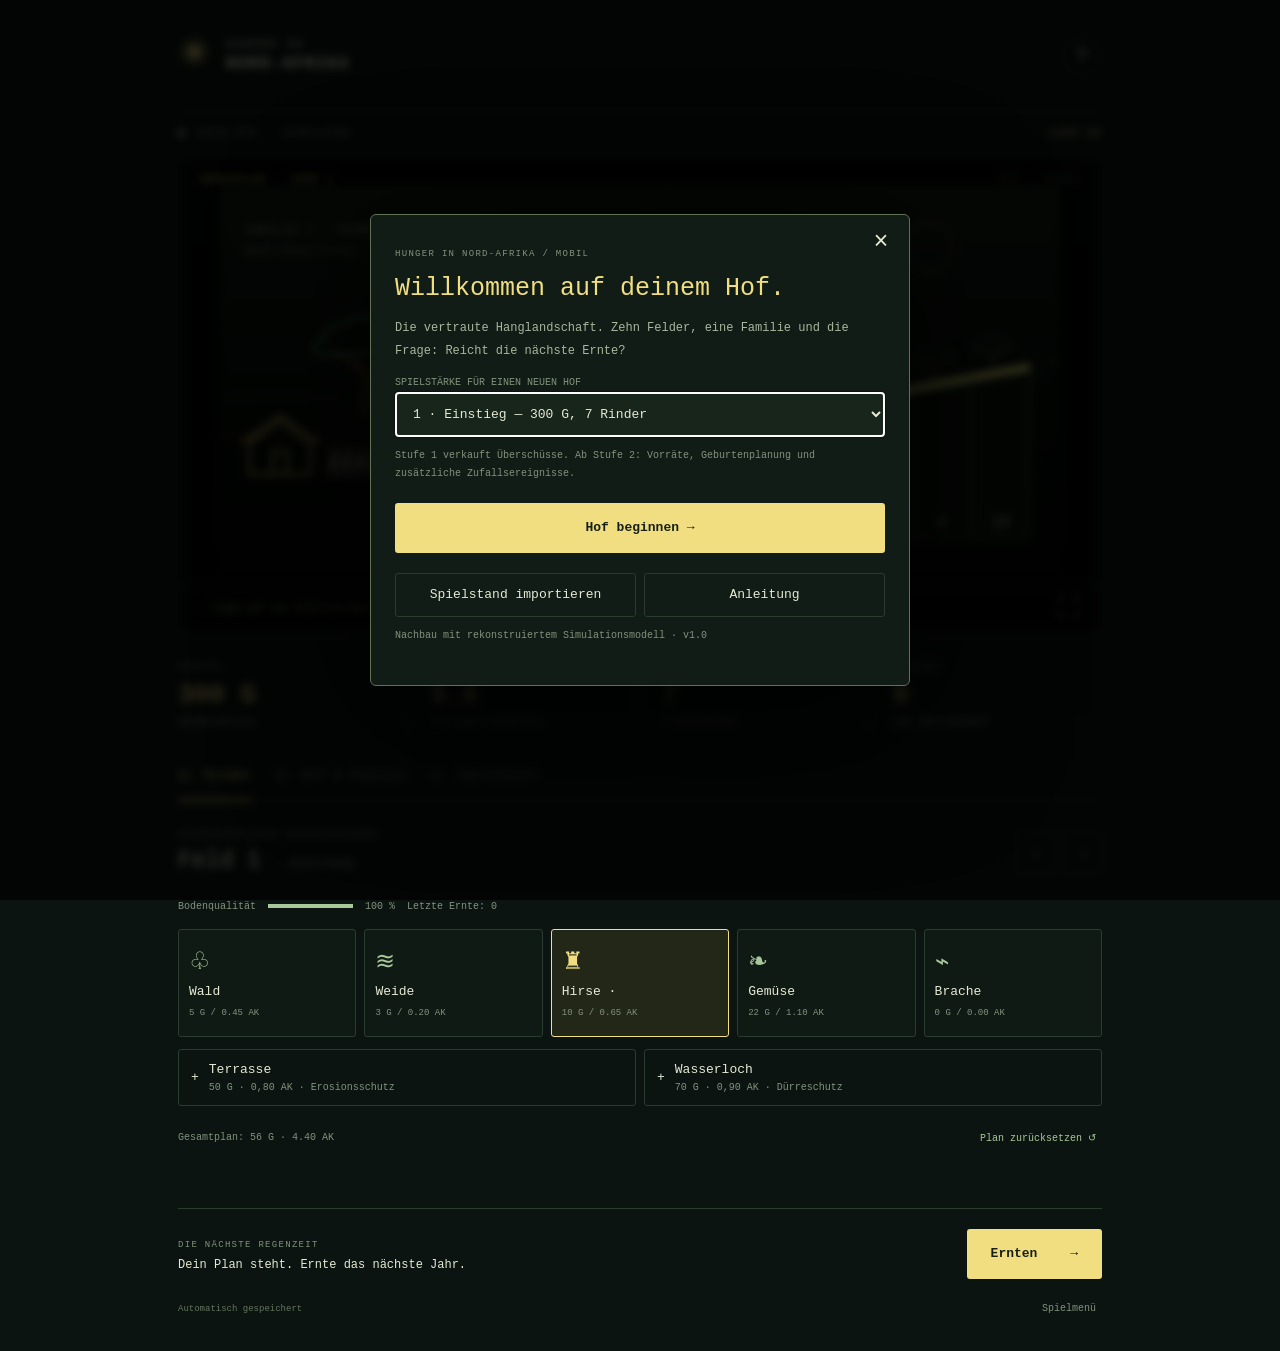
==== index.html @ d82b2d17 "Publish mobile farming game with offline support and simulation tests" ====
<!doctype html><html lang="de"><head><meta charset="utf-8"><meta name="viewport" content="width=device-width,initial-scale=1,viewport-fit=cover"><meta name="theme-color" content="#0b1411"><meta name="apple-mobile-web-app-capable" content="yes"><meta name="apple-mobile-web-app-title" content="Nord-Afrika"><link rel="manifest" href="manifest.webmanifest"><link rel="icon" href="icon.svg"><link rel="apple-touch-icon" href="icon-180.png"><title>Hunger in Nord-Afrika · Mobil</title><link rel="stylesheet" href="style.css"></head><body>
<div class="app"><header><a href="#" id="brand" aria-label="Spielinfo"><span class="brandmark">✳</span><span>HUNGER IN<br><strong>NORD-AFRIKA</strong></span></a><button class="iconbtn" id="help" aria-label="Anleitung">?</button></header>
<div class="topline"><span><i class="dot"></i> DEIN HOF · SAHELZONE</span><span id="year">JAHR 00</span></div>
<main><section class="landscape"><div class="scenehead"><span id="season">VOR DER REGENZEIT</span><span class="live">EGA / MOBIL</span></div><svg id="scene" viewBox="0 0 800 380" role="img" aria-label="Hof mit Familie, Tieren und zehn auswählbaren Feldern"></svg><div class="scenefoot"><span>↑ Tippe auf ein Feld zum Bewirtschaften</span><button id="full" aria-label="Vollbild">⛶</button></div></section>
<section class="metrics" aria-label="Hofübersicht"><div><small>KAPITAL</small><b id="money"></b><span>Geldeinheiten</span></div><div><small>ARBEITSKRAFT</small><b id="work"></b><span id="workleft"></span></div><div><small id="herdlabel">RINDER</small><b id="herd"></b><span id="pasture"></span></div><div><small>NAHRUNG</small><b id="stock"></b><span id="need"></span></div></section>
<nav aria-label="Bereiche"><button data-tab="fields" class="active">01 <span>Felder</span></button><button data-tab="farm">02 <span>Hof & Familie</span></button><button data-tab="history">03 <span>Jahresbuch</span></button></nav>
<section id="fields" class="tab"><div class="sectiontitle"><div><small>FELDSPEZIFISCHE ENTSCHEIDUNGEN</small><h1 id="fieldtitle">Feld 1 <span>· Unterhang</span></h1></div><div class="arrows"><button id="prev" aria-label="Vorheriges Feld">←</button><button id="next" aria-label="Nächstes Feld">→</button></div></div><div id="fieldinfo"></div><div id="crops" class="cropgrid"></div><div id="improvements" class="improvements"></div><div class="planline"><span id="plantotal"></span><button id="resetplan">Plan zurücksetzen ↺</button></div><p id="warning" role="status"></p></section>
<section id="farm" class="tab" hidden><div class="sectiontitle"><div><small>ALLGEMEINE ENTSCHEIDUNGEN</small><h1>Hof & Familie</h1></div></div><div id="family"></div><div id="market"></div></section>
<section id="history" class="tab" hidden><div class="sectiontitle"><div><small>WETTER, ERTRAG UND ENTWICKLUNG</small><h1>Dein Jahresbuch</h1></div></div><div id="historycontent"></div></section>
</main><footer><div><small id="footerlabel">DIE NÄCHSTE REGENZEIT</small><strong id="footertext">Dein Plan steht.</strong></div><button id="harvest" class="primary">Ernten <span>→</span></button></footer><div class="bottom"><span id="savestatus">Automatisch gespeichert</span><button id="menu">Spielmenü</button></div></div>
<dialog id="dialog"><div id="dialogbody"></div><button class="close" id="close" aria-label="Schließen">×</button></dialog><div id="toast" role="status"></div><script src="engine.js"></script><script src="app.js"></script></body></html>
---- style.css ----
:root{color-scheme:dark;--bg:#0b1411;--panel:#111e18;--line:#2a3c30;--green:#a9c89a;--muted:#83927d;--yellow:#f0de81;--ink:#e5e9d5}*{box-sizing:border-box}body{margin:0;background:var(--bg);color:var(--ink);font-family:ui-monospace,SFMono-Regular,Consolas,monospace;font-size:13px}button,a{-webkit-tap-highlight-color:transparent}button{font:inherit;color:inherit;cursor:pointer;border:1px solid var(--line);background:transparent;min-height:44px;border-radius:3px;touch-action:manipulation}button:focus-visible,a:focus-visible{outline:2px solid var(--yellow);outline-offset:3px}button:disabled{opacity:.35;cursor:not-allowed}a{color:inherit;text-decoration:none}.app{max-width:980px;margin:auto;padding:0 28px}header{display:flex;align-items:center;justify-content:space-between;padding:28px 0 25px}#brand{display:flex;gap:13px;align-items:center;font-size:11px;line-height:1.45;letter-spacing:2px}#brand strong{font-size:16px;letter-spacing:1.7px}.brandmark{font-size:39px;color:var(--yellow)}.iconbtn{width:40px;min-height:40px;border-radius:50%;font-size:18px}.topline{border-top:1px solid var(--line);display:flex;justify-content:space-between;padding:17px 0;font-size:10px;letter-spacing:1.7px;color:var(--muted)}#year{color:var(--yellow)}.dot{display:inline-block;width:6px;height:6px;border-radius:50%;background:var(--green);margin-right:6px}.landscape{border:1px solid #34432b;background:#030704;position:relative;overflow:hidden}.landscape:after{content:'';position:absolute;inset:0;pointer-events:none;background:repeating-linear-gradient(transparent 0px,transparent 3px,#0002 4px);opacity:.5}.scenehead{display:flex;justify-content:space-between;padding:17px 20px 0;font-size:10px;letter-spacing:1.5px;color:var(--yellow)}.live{color:#54634a}#scene{display:block;width:100%;height:auto;max-height:400px}#scene [data-field]{cursor:pointer}.scenefoot{padding:8px 14px 8px 20px;display:flex;align-items:center;justify-content:space-between;color:#93a77c;font-size:10px;border-top:1px solid #233120}.scenefoot button{border:0;min-height:30px;font-size:24px;z-index:1}.metrics{display:grid;grid-template-columns:repeat(4,1fr);padding:25px 0}.metrics>div{padding-left:22px;border-right:1px solid var(--line)}.metrics>div:first-child{padding:0}.metrics>div:last-child{border:0}small{font-size:9px;letter-spacing:1.3px;color:var(--muted)}.metrics b{display:block;font-size:26px;font-weight:400;margin:7px 0;color:var(--yellow)}.metrics span{display:block;font-size:10px;color:var(--muted)}nav{display:flex;gap:22px;border-bottom:1px solid var(--line)}nav button{border:0;border-radius:0;color:#70816b;padding:16px 0;font-size:10px;letter-spacing:1px}nav button span{font-size:12px;margin-left:5px}nav button.active{color:var(--yellow);box-shadow:0 2px var(--yellow)}.tab{padding:26px 0 10px;min-height:300px}.sectiontitle{display:flex;justify-content:space-between;align-items:center;margin-bottom:20px}h1{font-size:23px;font-weight:400;margin:7px 0}h1 span{font-size:12px;color:var(--muted)}.arrows{display:flex;gap:6px}.arrows button{width:40px}.soilrow{display:flex;align-items:center;gap:12px;font-size:10px;color:var(--muted);margin-bottom:17px}.soilbar{height:4px;width:85px;background:#283226}.soilbar i{display:block;height:100%;background:var(--green)}.cropgrid{display:grid;grid-template-columns:repeat(5,1fr);gap:8px}.crop{min-height:108px;padding:12px 10px;text-align:left;background:#101a14}.crop.selected{border-color:var(--yellow);background:#232718}.crop .glyph{font-size:24px;display:block;height:32px;color:var(--green)}.crop.selected .glyph{color:var(--yellow)}.crop b{display:block;font-weight:400;margin:5px 0}.crop small{font-size:9px;letter-spacing:0}.improvements{display:grid;grid-template-columns:1fr 1fr;gap:8px;margin-top:12px}.improvements button{padding:12px;text-align:left;display:flex;gap:10px;align-items:center}.improvements small{display:block;letter-spacing:0;font-size:10px;margin-top:5px}.improvements .checked{border-color:#779668;color:var(--green)}.planline{display:flex;justify-content:space-between;align-items:center;color:var(--muted);font-size:10px;margin-top:10px}.planline button{border:0;color:var(--green);font-size:10px}#warning{color:#eda589;font-size:11px;min-height:16px}footer{border-top:1px solid var(--line);padding:20px 0 8px;display:flex;justify-content:space-between;align-items:center;gap:10px}footer strong{display:block;font-weight:400;margin-top:7px;font-size:12px}.primary{background:var(--yellow);color:#172016;border:0;padding:0 24px;font-weight:bold;min-height:50px;font-size:13px}.primary span{margin-left:25px}.bottom{display:flex;justify-content:space-between;align-items:center;font-size:9px;color:#66755f;padding-bottom:max(20px,env(safe-area-inset-bottom))}.bottom button{border:0;font-size:10px;color:var(--muted)}.card{border:1px solid var(--line);padding:16px;margin-bottom:12px;background:#101a14}.card h2{font-size:15px;font-weight:400;margin:0 0 10px}.card p{color:var(--muted);line-height:1.8;font-size:12px}.trade{display:flex;justify-content:space-between;gap:10px;align-items:center;border-top:1px solid var(--line);padding:14px 0}.trade:first-child{border:0}.trade small{display:block;letter-spacing:0;font-size:10px;margin-top:5px}.trade button{min-width:44px;padding:0 10px}.controls{display:flex;gap:6px;align-items:center}.people{display:flex;gap:12px;flex-wrap:wrap;margin:18px 0;color:var(--green)}.people div{text-align:center}.people svg{width:30px;height:45px;display:block}.people small{letter-spacing:0}.tag{color:var(--yellow)}.empty{text-align:center;padding:30px 0;color:var(--muted);line-height:1.8}dialog{color:var(--ink);background:#101c15;border:1px solid #617153;border-radius:6px;max-width:540px;width:calc(100% - 28px);max-height:88dvh;padding:30px 24px;box-shadow:0 30px 150px #000;position:fixed}dialog::backdrop{background:#000b;backdrop-filter:blur(4px)}dialog h2{font-size:25px;font-weight:400;color:var(--yellow);margin:14px 0}dialog h3{font-size:13px;color:var(--green);margin-top:24px}dialog p,dialog li{font-size:12px;line-height:1.85;color:#aab69e}dialog ul{padding-left:18px}.close{position:absolute;top:5px;right:8px;width:40px;border:0;font-size:25px}.dialogactions{display:flex;gap:8px;flex-wrap:wrap;margin-top:20px}.dialogactions button{flex:1;padding:10px;white-space:nowrap}select{font:inherit;width:100%;padding:13px;background:#17251b;border:1px solid var(--line);color:var(--ink)}.reportgrid{display:grid;grid-template-columns:1fr 1fr;gap:10px}.reportgrid div{padding:13px;background:#19271b}.reportgrid b{display:block;font-size:22px;margin-top:6px;color:var(--yellow)}#toast{position:fixed;bottom:25px;left:50%;transform:translateX(-50%);padding:13px 20px;background:var(--yellow);color:#152017;z-index:5;max-width:90%;display:none;font-size:12px}table{width:100%;border-collapse:collapse;font-size:11px}td,th{padding:12px 6px;border-bottom:1px solid var(--line);text-align:left}th{color:var(--muted);font-size:9px;font-weight:400}a.source{color:var(--green);text-decoration:underline}.subtle{color:var(--muted);font-size:10px;line-height:1.8}.historyscroll{overflow:auto} [hidden]{display:none!important}@media(max-width:600px){.app{padding:0 16px}header{padding:18px 0}#brand strong{font-size:14px}.topline{font-size:9px;letter-spacing:1px}.scenehead{padding:13px 12px 0;font-size:8px}.scenefoot{padding-left:10px;font-size:8px}.metrics{padding:19px 0}.metrics>div{padding-left:10px}.metrics b{font-size:21px}.metrics small{font-size:8px;letter-spacing:.5px}.metrics span{font-size:8px}nav{gap:17px}nav button span{font-size:10px;margin-left:3px}nav button{font-size:9px}.tab{padding-top:22px}h1{font-size:21px}.cropgrid{grid-template-columns:repeat(3,1fr)}.crop{min-height:95px}.crop:nth-child(4),.crop:nth-child(5){min-height:85px}.improvements{gap:6px}.improvements button{padding:10px;font-size:11px}.improvements small{font-size:9px}.planline{font-size:9px}.planline button{font-size:9px}footer{position:sticky;bottom:0;background:var(--bg);padding-bottom:14px;z-index:2}footer small{font-size:8px}footer strong{font-size:10px}.primary{padding:0 18px}h1 span{font-size:10px}.sectiontitle small{font-size:8px}.reportgrid b{font-size:20px}}@media(prefers-reduced-motion:no-preference){.dot{animation:blink 3s infinite}@keyframes blink{50%{opacity:.4}}}
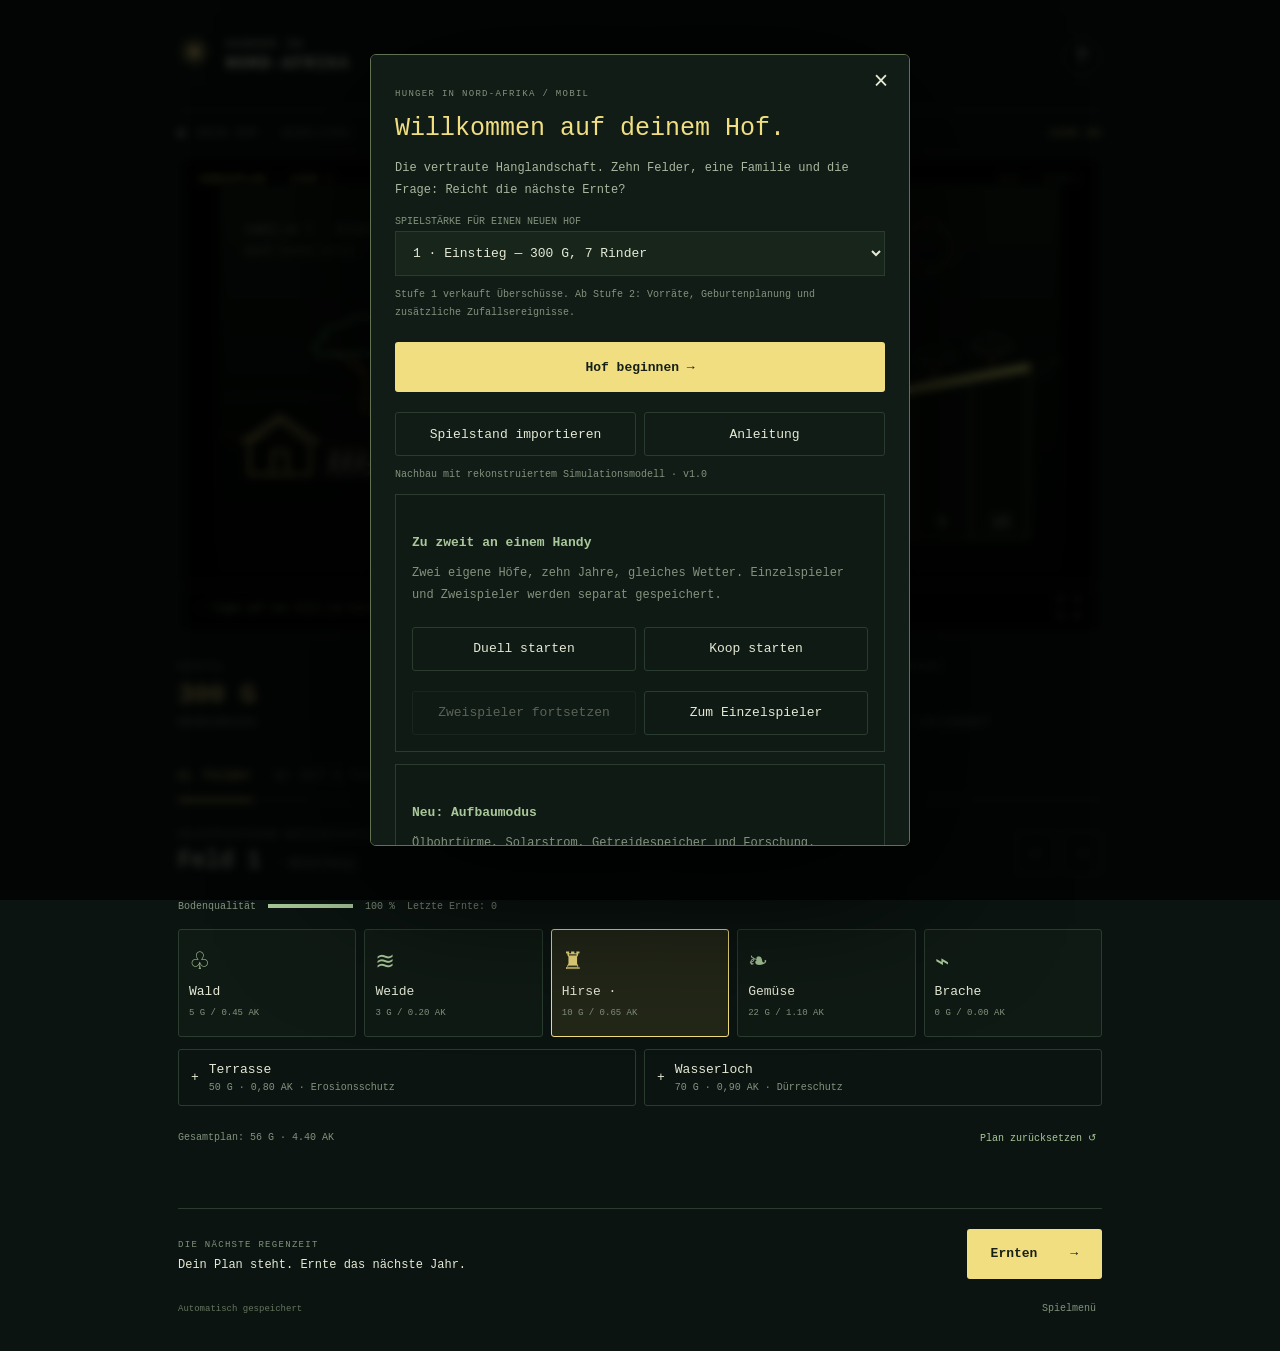
==== commit 7db97a6a: "Add two-player duel/co-op and industrial expansion mode with oil, solar, silos and research" ====
--- a/index.html
+++ b/index.html
@@ -8,4 +8,5 @@
 <section id="farm" class="tab" hidden><div class="sectiontitle"><div><small>ALLGEMEINE ENTSCHEIDUNGEN</small><h1>Hof & Familie</h1></div></div><div id="family"></div><div id="market"></div></section>
 <section id="history" class="tab" hidden><div class="sectiontitle"><div><small>WETTER, ERTRAG UND ENTWICKLUNG</small><h1>Dein Jahresbuch</h1></div></div><div id="historycontent"></div></section>
 </main><footer><div><small id="footerlabel">DIE NÄCHSTE REGENZEIT</small><strong id="footertext">Dein Plan steht.</strong></div><button id="harvest" class="primary">Ernten <span>→</span></button></footer><div class="bottom"><span id="savestatus">Automatisch gespeichert</span><button id="menu">Spielmenü</button></div></div>
-<dialog id="dialog"><div id="dialogbody"></div><button class="close" id="close" aria-label="Schließen">×</button></dialog><div id="toast" role="status"></div><script src="engine.js"></script><script src="app.js"></script></body></html>
+<dialog id="dialog"><div id="dialogbody"></div><button class="close" id="close" aria-label="Schließen">×</button></dialog><div id="toast" role="status"></div><script src="engine.js"></script><script src="app.js"></script><script src="multiplayer.js"></script><script src="duo-ui.js"></script><script src="expansion.js"></script><script src="expansion-ui.js"></script></body></html>
+
--- a/style.css
+++ b/style.css
@@ -1 +1,6 @@
 :root{color-scheme:dark;--bg:#0b1411;--panel:#111e18;--line:#2a3c30;--green:#a9c89a;--muted:#83927d;--yellow:#f0de81;--ink:#e5e9d5}*{box-sizing:border-box}body{margin:0;background:var(--bg);color:var(--ink);font-family:ui-monospace,SFMono-Regular,Consolas,monospace;font-size:13px}button,a{-webkit-tap-highlight-color:transparent}button{font:inherit;color:inherit;cursor:pointer;border:1px solid var(--line);background:transparent;min-height:44px;border-radius:3px;touch-action:manipulation}button:focus-visible,a:focus-visible{outline:2px solid var(--yellow);outline-offset:3px}button:disabled{opacity:.35;cursor:not-allowed}a{color:inherit;text-decoration:none}.app{max-width:980px;margin:auto;padding:0 28px}header{display:flex;align-items:center;justify-content:space-between;padding:28px 0 25px}#brand{display:flex;gap:13px;align-items:center;font-size:11px;line-height:1.45;letter-spacing:2px}#brand strong{font-size:16px;letter-spacing:1.7px}.brandmark{font-size:39px;color:var(--yellow)}.iconbtn{width:40px;min-height:40px;border-radius:50%;font-size:18px}.topline{border-top:1px solid var(--line);display:flex;justify-content:space-between;padding:17px 0;font-size:10px;letter-spacing:1.7px;color:var(--muted)}#year{color:var(--yellow)}.dot{display:inline-block;width:6px;height:6px;border-radius:50%;background:var(--green);margin-right:6px}.landscape{border:1px solid #34432b;background:#030704;position:relative;overflow:hidden}.landscape:after{content:'';position:absolute;inset:0;pointer-events:none;background:repeating-linear-gradient(transparent 0px,transparent 3px,#0002 4px);opacity:.5}.scenehead{display:flex;justify-content:space-between;padding:17px 20px 0;font-size:10px;letter-spacing:1.5px;color:var(--yellow)}.live{color:#54634a}#scene{display:block;width:100%;height:auto;max-height:400px}#scene [data-field]{cursor:pointer}.scenefoot{padding:8px 14px 8px 20px;display:flex;align-items:center;justify-content:space-between;color:#93a77c;font-size:10px;border-top:1px solid #233120}.scenefoot button{border:0;min-height:30px;font-size:24px;z-index:1}.metrics{display:grid;grid-template-columns:repeat(4,1fr);padding:25px 0}.metrics>div{padding-left:22px;border-right:1px solid var(--line)}.metrics>div:first-child{padding:0}.metrics>div:last-child{border:0}small{font-size:9px;letter-spacing:1.3px;color:var(--muted)}.metrics b{display:block;font-size:26px;font-weight:400;margin:7px 0;color:var(--yellow)}.metrics span{display:block;font-size:10px;color:var(--muted)}nav{display:flex;gap:22px;border-bottom:1px solid var(--line)}nav button{border:0;border-radius:0;color:#70816b;padding:16px 0;font-size:10px;letter-spacing:1px}nav button span{font-size:12px;margin-left:5px}nav button.active{color:var(--yellow);box-shadow:0 2px var(--yellow)}.tab{padding:26px 0 10px;min-height:300px}.sectiontitle{display:flex;justify-content:space-between;align-items:center;margin-bottom:20px}h1{font-size:23px;font-weight:400;margin:7px 0}h1 span{font-size:12px;color:var(--muted)}.arrows{display:flex;gap:6px}.arrows button{width:40px}.soilrow{display:flex;align-items:center;gap:12px;font-size:10px;color:var(--muted);margin-bottom:17px}.soilbar{height:4px;width:85px;background:#283226}.soilbar i{display:block;height:100%;background:var(--green)}.cropgrid{display:grid;grid-template-columns:repeat(5,1fr);gap:8px}.crop{min-height:108px;padding:12px 10px;text-align:left;background:#101a14}.crop.selected{border-color:var(--yellow);background:#232718}.crop .glyph{font-size:24px;display:block;height:32px;color:var(--green)}.crop.selected .glyph{color:var(--yellow)}.crop b{display:block;font-weight:400;margin:5px 0}.crop small{font-size:9px;letter-spacing:0}.improvements{display:grid;grid-template-columns:1fr 1fr;gap:8px;margin-top:12px}.improvements button{padding:12px;text-align:left;display:flex;gap:10px;align-items:center}.improvements small{display:block;letter-spacing:0;font-size:10px;margin-top:5px}.improvements .checked{border-color:#779668;color:var(--green)}.planline{display:flex;justify-content:space-between;align-items:center;color:var(--muted);font-size:10px;margin-top:10px}.planline button{border:0;color:var(--green);font-size:10px}#warning{color:#eda589;font-size:11px;min-height:16px}footer{border-top:1px solid var(--line);padding:20px 0 8px;display:flex;justify-content:space-between;align-items:center;gap:10px}footer strong{display:block;font-weight:400;margin-top:7px;font-size:12px}.primary{background:var(--yellow);color:#172016;border:0;padding:0 24px;font-weight:bold;min-height:50px;font-size:13px}.primary span{margin-left:25px}.bottom{display:flex;justify-content:space-between;align-items:center;font-size:9px;color:#66755f;padding-bottom:max(20px,env(safe-area-inset-bottom))}.bottom button{border:0;font-size:10px;color:var(--muted)}.card{border:1px solid var(--line);padding:16px;margin-bottom:12px;background:#101a14}.card h2{font-size:15px;font-weight:400;margin:0 0 10px}.card p{color:var(--muted);line-height:1.8;font-size:12px}.trade{display:flex;justify-content:space-between;gap:10px;align-items:center;border-top:1px solid var(--line);padding:14px 0}.trade:first-child{border:0}.trade small{display:block;letter-spacing:0;font-size:10px;margin-top:5px}.trade button{min-width:44px;padding:0 10px}.controls{display:flex;gap:6px;align-items:center}.people{display:flex;gap:12px;flex-wrap:wrap;margin:18px 0;color:var(--green)}.people div{text-align:center}.people svg{width:30px;height:45px;display:block}.people small{letter-spacing:0}.tag{color:var(--yellow)}.empty{text-align:center;padding:30px 0;color:var(--muted);line-height:1.8}dialog{color:var(--ink);background:#101c15;border:1px solid #617153;border-radius:6px;max-width:540px;width:calc(100% - 28px);max-height:88dvh;padding:30px 24px;box-shadow:0 30px 150px #000;position:fixed}dialog::backdrop{background:#000b;backdrop-filter:blur(4px)}dialog h2{font-size:25px;font-weight:400;color:var(--yellow);margin:14px 0}dialog h3{font-size:13px;color:var(--green);margin-top:24px}dialog p,dialog li{font-size:12px;line-height:1.85;color:#aab69e}dialog ul{padding-left:18px}.close{position:absolute;top:5px;right:8px;width:40px;border:0;font-size:25px}.dialogactions{display:flex;gap:8px;flex-wrap:wrap;margin-top:20px}.dialogactions button{flex:1;padding:10px;white-space:nowrap}select{font:inherit;width:100%;padding:13px;background:#17251b;border:1px solid var(--line);color:var(--ink)}.reportgrid{display:grid;grid-template-columns:1fr 1fr;gap:10px}.reportgrid div{padding:13px;background:#19271b}.reportgrid b{display:block;font-size:22px;margin-top:6px;color:var(--yellow)}#toast{position:fixed;bottom:25px;left:50%;transform:translateX(-50%);padding:13px 20px;background:var(--yellow);color:#152017;z-index:5;max-width:90%;display:none;font-size:12px}table{width:100%;border-collapse:collapse;font-size:11px}td,th{padding:12px 6px;border-bottom:1px solid var(--line);text-align:left}th{color:var(--muted);font-size:9px;font-weight:400}a.source{color:var(--green);text-decoration:underline}.subtle{color:var(--muted);font-size:10px;line-height:1.8}.historyscroll{overflow:auto} [hidden]{display:none!important}@media(max-width:600px){.app{padding:0 16px}header{padding:18px 0}#brand strong{font-size:14px}.topline{font-size:9px;letter-spacing:1px}.scenehead{padding:13px 12px 0;font-size:8px}.scenefoot{padding-left:10px;font-size:8px}.metrics{padding:19px 0}.metrics>div{padding-left:10px}.metrics b{font-size:21px}.metrics small{font-size:8px;letter-spacing:.5px}.metrics span{font-size:8px}nav{gap:17px}nav button span{font-size:10px;margin-left:3px}nav button{font-size:9px}.tab{padding-top:22px}h1{font-size:21px}.cropgrid{grid-template-columns:repeat(3,1fr)}.crop{min-height:95px}.crop:nth-child(4),.crop:nth-child(5){min-height:85px}.improvements{gap:6px}.improvements button{padding:10px;font-size:11px}.improvements small{font-size:9px}.planline{font-size:9px}.planline button{font-size:9px}footer{position:sticky;bottom:0;background:var(--bg);padding-bottom:14px;z-index:2}footer small{font-size:8px}footer strong{font-size:10px}.primary{padding:0 18px}h1 span{font-size:10px}.sectiontitle small{font-size:8px}.reportgrid b{font-size:20px}}@media(prefers-reduced-motion:no-preference){.dot{animation:blink 3s infinite}@keyframes blink{50%{opacity:.4}}}
+
+
+#duopanel{margin-bottom:16px}#duopanel h2{margin-top:12px}.duoscores{display:flex;justify-content:space-between;gap:12px;flex-wrap:wrap}#duopanel .dialogactions button{white-space:normal}
+
+.buildgrid{display:grid;grid-template-columns:1fr 1fr;gap:10px;margin-top:18px}.buildgrid .card{margin:0;display:flex;flex-direction:column}.buildgrid p{flex:1}.buildgrid h3{font-size:13px;color:var(--yellow)}.buildicon{color:var(--green)}.buildgrid button{padding:8px}#expansionpanel{margin-bottom:20px}@media(max-width:420px){.buildgrid{gap:6px}.buildgrid .card{padding:10px}.buildgrid p{font-size:10px}}
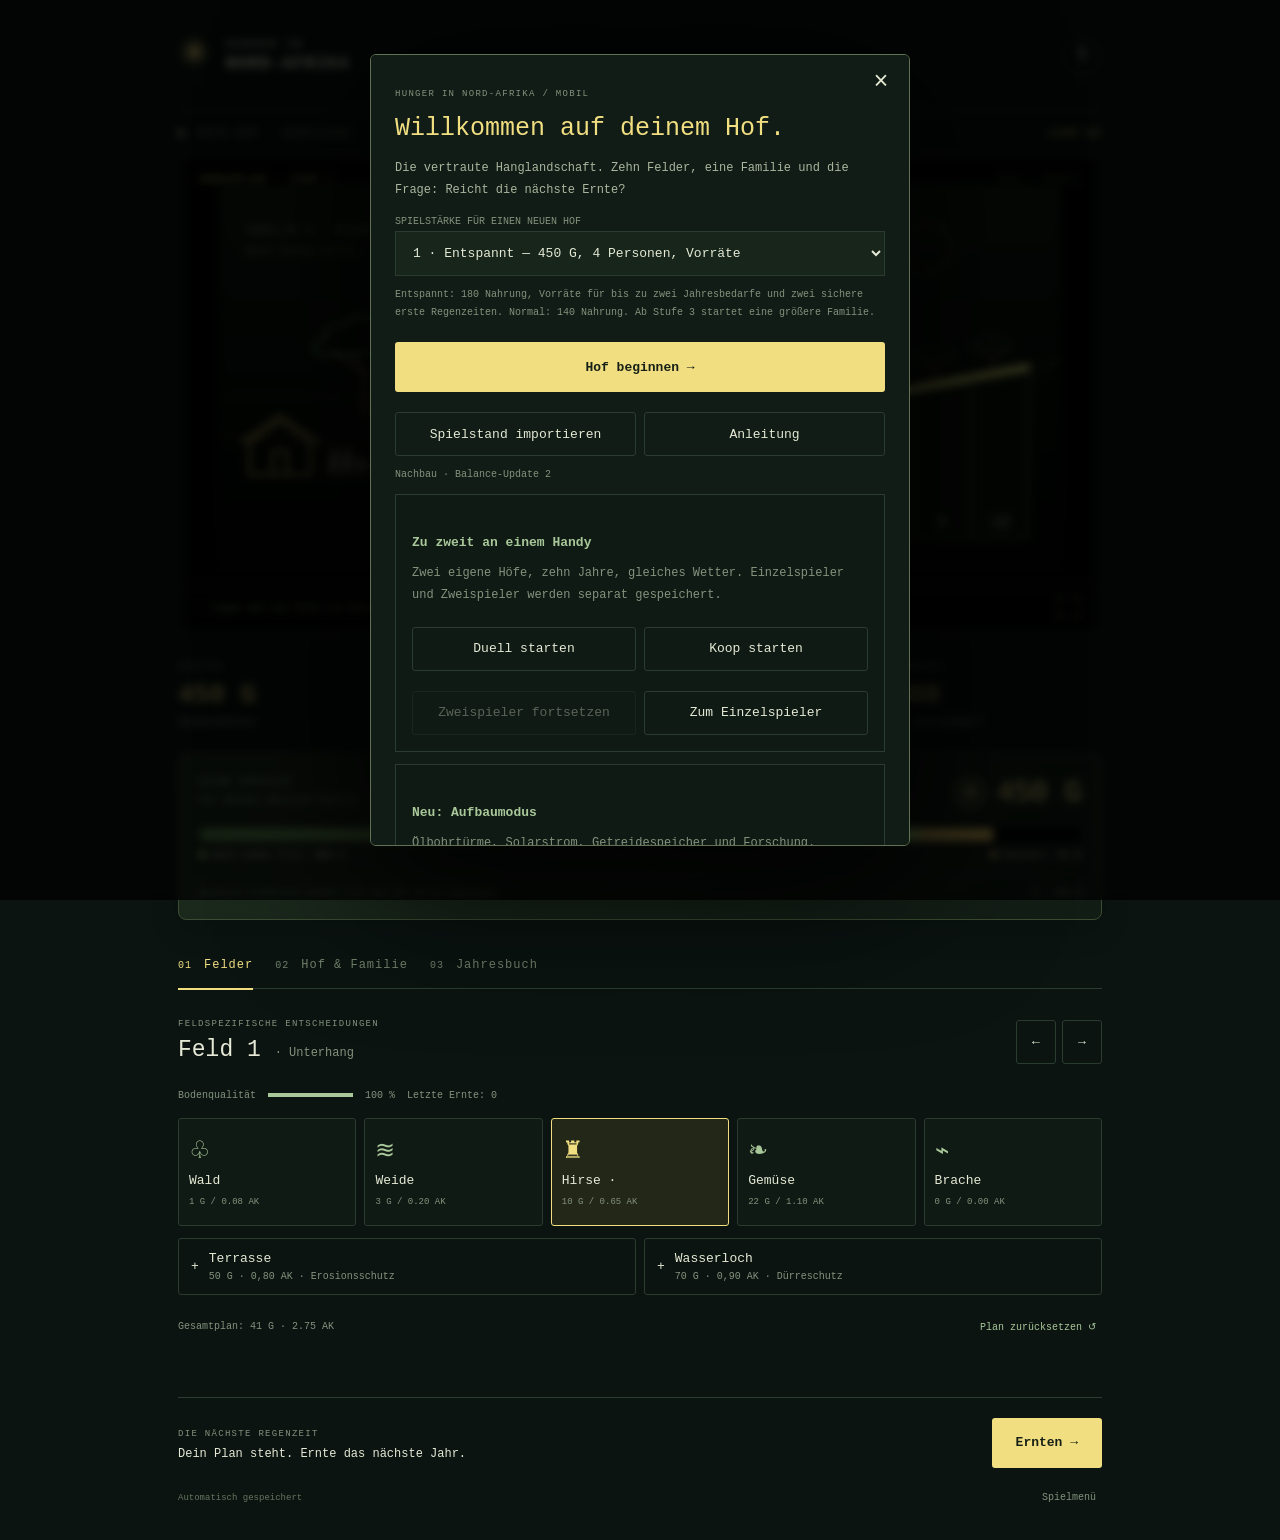
==== commit ee196f45: "Make early farming fairer and add animated field work and budget overview" ====
--- a/index.html
+++ b/index.html
@@ -1,12 +1,14 @@
-<!doctype html><html lang="de"><head><meta charset="utf-8"><meta name="viewport" content="width=device-width,initial-scale=1,viewport-fit=cover"><meta name="theme-color" content="#0b1411"><meta name="apple-mobile-web-app-capable" content="yes"><meta name="apple-mobile-web-app-title" content="Nord-Afrika"><link rel="manifest" href="manifest.webmanifest"><link rel="icon" href="icon.svg"><link rel="apple-touch-icon" href="icon-180.png"><title>Hunger in Nord-Afrika · Mobil</title><link rel="stylesheet" href="style.css"></head><body>
+<!doctype html><html lang="de"><head><meta charset="utf-8"><meta name="viewport" content="width=device-width,initial-scale=1,viewport-fit=cover"><meta name="theme-color" content="#0b1411"><meta name="apple-mobile-web-app-capable" content="yes"><meta name="apple-mobile-web-app-title" content="Nord-Afrika"><link rel="manifest" href="manifest.webmanifest"><link rel="icon" href="icon.svg"><link rel="apple-touch-icon" href="icon-180.png"><title>Hunger in Nord-Afrika · Mobil</title><link rel="stylesheet" href="style.css"><link rel="stylesheet" href="effects.css"></head><body>
 <div class="app"><header><a href="#" id="brand" aria-label="Spielinfo"><span class="brandmark">✳</span><span>HUNGER IN<br><strong>NORD-AFRIKA</strong></span></a><button class="iconbtn" id="help" aria-label="Anleitung">?</button></header>
 <div class="topline"><span><i class="dot"></i> DEIN HOF · SAHELZONE</span><span id="year">JAHR 00</span></div>
-<main><section class="landscape"><div class="scenehead"><span id="season">VOR DER REGENZEIT</span><span class="live">EGA / MOBIL</span></div><svg id="scene" viewBox="0 0 800 380" role="img" aria-label="Hof mit Familie, Tieren und zehn auswählbaren Feldern"></svg><div class="scenefoot"><span>↑ Tippe auf ein Feld zum Bewirtschaften</span><button id="full" aria-label="Vollbild">⛶</button></div></section>
+<main><section class="landscape" id="landscapewrap"><div class="scenehead"><span id="season">VOR DER REGENZEIT</span><span class="live">EGA / MOBIL</span></div><svg id="scene" viewBox="0 0 800 380" role="img" aria-label="Hof mit Familie, Tieren und zehn auswählbaren Feldern"></svg><div class="scenefoot"><span>↑ Tippe auf ein Feld zum Bewirtschaften</span><button id="full" aria-label="Vollbild">⛶</button></div></section>
 <section class="metrics" aria-label="Hofübersicht"><div><small>KAPITAL</small><b id="money"></b><span>Geldeinheiten</span></div><div><small>ARBEITSKRAFT</small><b id="work"></b><span id="workleft"></span></div><div><small id="herdlabel">RINDER</small><b id="herd"></b><span id="pasture"></span></div><div><small>NAHRUNG</small><b id="stock"></b><span id="need"></span></div></section>
+<section class="budget" id="budgetpanel" aria-label="Geldübersicht"><div class="budgethead"><div><small>DEINE HOFKASSE</small><p id="budgetdelta">Für deinen nächsten Schritt</p></div><strong><span class="budgetcoin" aria-hidden="true">G</span><span id="budgetcapital">0 G</span></strong></div><div id="budgetbar" class="budgetbar" role="img"><i id="budgetfreebar"></i><i id="budgetreservedbar"></i></div><div class="budgetlegend"><span><em></em>Nach Anbau frei: <b id="budgetfree">0 G</b></span><span><em class="reserved"></em>Geplant: <b id="budgetplanned">0 G</b></span></div><div class="budgetfoot"><span id="budgetlast"></span><span id="budgetscale"></span></div></section>
 <nav aria-label="Bereiche"><button data-tab="fields" class="active">01 <span>Felder</span></button><button data-tab="farm">02 <span>Hof & Familie</span></button><button data-tab="history">03 <span>Jahresbuch</span></button></nav>
 <section id="fields" class="tab"><div class="sectiontitle"><div><small>FELDSPEZIFISCHE ENTSCHEIDUNGEN</small><h1 id="fieldtitle">Feld 1 <span>· Unterhang</span></h1></div><div class="arrows"><button id="prev" aria-label="Vorheriges Feld">←</button><button id="next" aria-label="Nächstes Feld">→</button></div></div><div id="fieldinfo"></div><div id="crops" class="cropgrid"></div><div id="improvements" class="improvements"></div><div class="planline"><span id="plantotal"></span><button id="resetplan">Plan zurücksetzen ↺</button></div><p id="warning" role="status"></p></section>
 <section id="farm" class="tab" hidden><div class="sectiontitle"><div><small>ALLGEMEINE ENTSCHEIDUNGEN</small><h1>Hof & Familie</h1></div></div><div id="family"></div><div id="market"></div></section>
 <section id="history" class="tab" hidden><div class="sectiontitle"><div><small>WETTER, ERTRAG UND ENTWICKLUNG</small><h1>Dein Jahresbuch</h1></div></div><div id="historycontent"></div></section>
 </main><footer><div><small id="footerlabel">DIE NÄCHSTE REGENZEIT</small><strong id="footertext">Dein Plan steht.</strong></div><button id="harvest" class="primary">Ernten <span>→</span></button></footer><div class="bottom"><span id="savestatus">Automatisch gespeichert</span><button id="menu">Spielmenü</button></div></div>
-<dialog id="dialog"><div id="dialogbody"></div><button class="close" id="close" aria-label="Schließen">×</button></dialog><div id="toast" role="status"></div><script src="engine.js"></script><script src="app.js"></script><script src="multiplayer.js"></script><script src="duo-ui.js"></script><script src="expansion.js"></script><script src="expansion-ui.js"></script></body></html>
+<dialog id="dialog"><div id="dialogbody"></div><button class="close" id="close" aria-label="Schließen">×</button></dialog><div id="toast" role="status"></div><script src="engine.js"></script><script src="app.js"></script><script src="multiplayer.js"></script><script src="duo-ui.js"></script><script src="expansion.js"></script><script src="expansion-ui.js"></script><script src="effects.js"></script></body></html>
 
+
--- a/style.css
+++ b/style.css
@@ -4,3 +4,5 @@
 #duopanel{margin-bottom:16px}#duopanel h2{margin-top:12px}.duoscores{display:flex;justify-content:space-between;gap:12px;flex-wrap:wrap}#duopanel .dialogactions button{white-space:normal}
 
 .buildgrid{display:grid;grid-template-columns:1fr 1fr;gap:10px;margin-top:18px}.buildgrid .card{margin:0;display:flex;flex-direction:column}.buildgrid p{flex:1}.buildgrid h3{font-size:13px;color:var(--yellow)}.buildicon{color:var(--green)}.buildgrid button{padding:8px}#expansionpanel{margin-bottom:20px}@media(max-width:420px){.buildgrid{gap:6px}.buildgrid .card{padding:10px}.buildgrid p{font-size:10px}}
+
+.techtree{margin-top:24px;border-top:1px solid var(--line)}.techgrid{display:grid;grid-template-columns:1fr 1fr;gap:8px}.techgrid .card{margin:0;display:flex;flex-direction:column;gap:10px}.techgrid h4{margin:0;color:var(--yellow)}.techgrid p{margin:0;flex:1}.techgrid small{letter-spacing:0;line-height:1.6}.techdone{border-color:var(--green)}.techgrid button{white-space:normal;padding:8px}@media(max-width:420px){.techgrid{grid-template-columns:1fr}}
--- a/effects.css
+++ b/effects.css
@@ -0,0 +1 @@
+.budget{padding:19px 20px;margin:0 0 22px;border:1px solid #3b4c32;border-radius:8px;background:linear-gradient(120deg,#1c2a1d,#111c15);box-shadow:0 12px 30px #0002}.budgethead{display:flex;justify-content:space-between;align-items:center;gap:12px}.budgethead small{color:#adc69a}.budgethead strong{font-size:30px;font-weight:400;letter-spacing:-1px;color:#f0de81}.budgethead p{margin:7px 0;font-size:10px;color:#8da282}.budgetcoin{display:inline-flex;align-items:center;justify-content:center;background:#f0de8120;border:1px solid #b5a75480;width:34px;height:34px;border-radius:50%;color:#f0de81;margin-right:9px;font-size:17px;vertical-align:middle}.budgetbar{display:flex;overflow:hidden;height:13px;border-radius:20px;background:#030805;box-shadow:inset 0 1px 3px #0007;margin:15px 0 9px}.budgetbar i{display:block;height:100%;transition:width .55s cubic-bezier(.2,.8,.2,1)}#budgetfreebar{background:linear-gradient(90deg,#517e46,#a6ce78)}#budgetreservedbar{background:repeating-linear-gradient(120deg,#dfc46d 0px,#dfc46d 5px,#bd9e44 6px,#bd9e44 9px)}.budgetlegend{display:flex;justify-content:space-between;gap:14px;color:#a6b19a;font-size:10px}.budgetlegend b{color:#e4eacb;font-weight:400}.budgetlegend em{display:inline-block;width:7px;height:7px;border-radius:50%;margin-right:6px;background:#a6ce78}.budgetlegend em.reserved{background:#dfc46d}.budgetfoot{display:flex;justify-content:space-between;gap:10px;margin-top:13px;border-top:1px solid #ffffff0d;padding-top:11px;font-size:9px;line-height:1.6;color:#819577}.budgetfoot span:first-child{max-width:80%}.budget.overbudget{border-color:#b67558}.overbudget #budgetfree{color:#efad89}.money-up{color:#b5d994!important}.money-down{color:#efb18e!important}.crop-sway>g{transform-box:fill-box;transform-origin:bottom center;animation:crop-wind 3.8s ease-in-out infinite;animation-delay:var(--sway-delay)}@keyframes crop-wind{50%{rotate:3deg}}.weather-rain{pointer-events:none;stroke:#76b5aa;stroke-width:1;opacity:.35}.weather-rain path{animation:rain-fall 1.1s linear infinite}@keyframes rain-fall{from{translate:0 -15px;opacity:0}25%{opacity:.65}to{translate:-8px 25px;opacity:0}}#field-fx{pointer-events:none}.working-farmer{animation:plough-walk 1.5s linear both}.hoe{transform-box:fill-box;transform-origin:top left;animation:hoe-dig .3s ease-in-out infinite}.dust{animation:dust-rise .4s infinite}.furrows{stroke-dasharray:50;animation:furrow-draw 1.3s ease-out both}.sown-seeds{animation:seed-drop 1.4s ease-out both}.field-caption{font:11px monospace;fill:#f0de81;paint-order:stroke;stroke:#061007;stroke-width:4px;animation:caption-float 1.7s ease-out both}@keyframes plough-walk{from{translate:0 0}to{translate:36px -7px}}@keyframes hoe-dig{50%{rotate:-25deg}}@keyframes dust-rise{to{translate:-4px -7px;opacity:0}}@keyframes furrow-draw{from{stroke-dashoffset:50}to{stroke-dashoffset:0}}@keyframes seed-drop{0%,30%{translate:0 -18px;opacity:0}70%{opacity:1}100%{translate:0 0;opacity:0}}@keyframes caption-float{0%{opacity:0;translate:0 4px}20%,75%{opacity:1}100%{opacity:0;translate:0 -12px}}.harvesting{animation:harvest-light .65s ease-in-out}.harvest-particle{font:16px monospace;fill:#f0de81;paint-order:stroke;stroke:#081207;stroke-width:2px;animation:harvest-rise 1.4s ease-out both}.harvest-glow{pointer-events:none}@keyframes harvest-rise{from{translate:0 0;opacity:0}25%{opacity:1}to{translate:0 -45px;opacity:0}}@keyframes harvest-light{50%{filter:brightness(1.5)}}.weather-story svg{display:block;width:130px;height:54px;margin:5px auto;fill:none;stroke:#e3d17c;stroke-width:2}.weather-story .rain-story{stroke:#7fbaa8;animation:rain-fall 1s linear infinite}.sun-story{transform-box:fill-box;transform-origin:center;animation:sun-turn 22s linear infinite}@keyframes sun-turn{to{rotate:360deg}}@media(max-width:600px){.budget{padding:16px 14px;margin-bottom:16px}.budgethead strong{font-size:26px}.budgethead p{font-size:9px}.budgetfoot{font-size:8px}.budgetlegend{font-size:9px}.budgetcoin{width:28px;height:28px;font-size:14px}}@media(prefers-reduced-motion:reduce){.budgetbar i{transition:none}.crop-sway>g,.weather-rain path,.working-farmer,.hoe,.dust,.furrows,.sown-seeds,.field-caption,.harvesting,.harvest-particle,.rain-story,.sun-story{animation:none!important}}
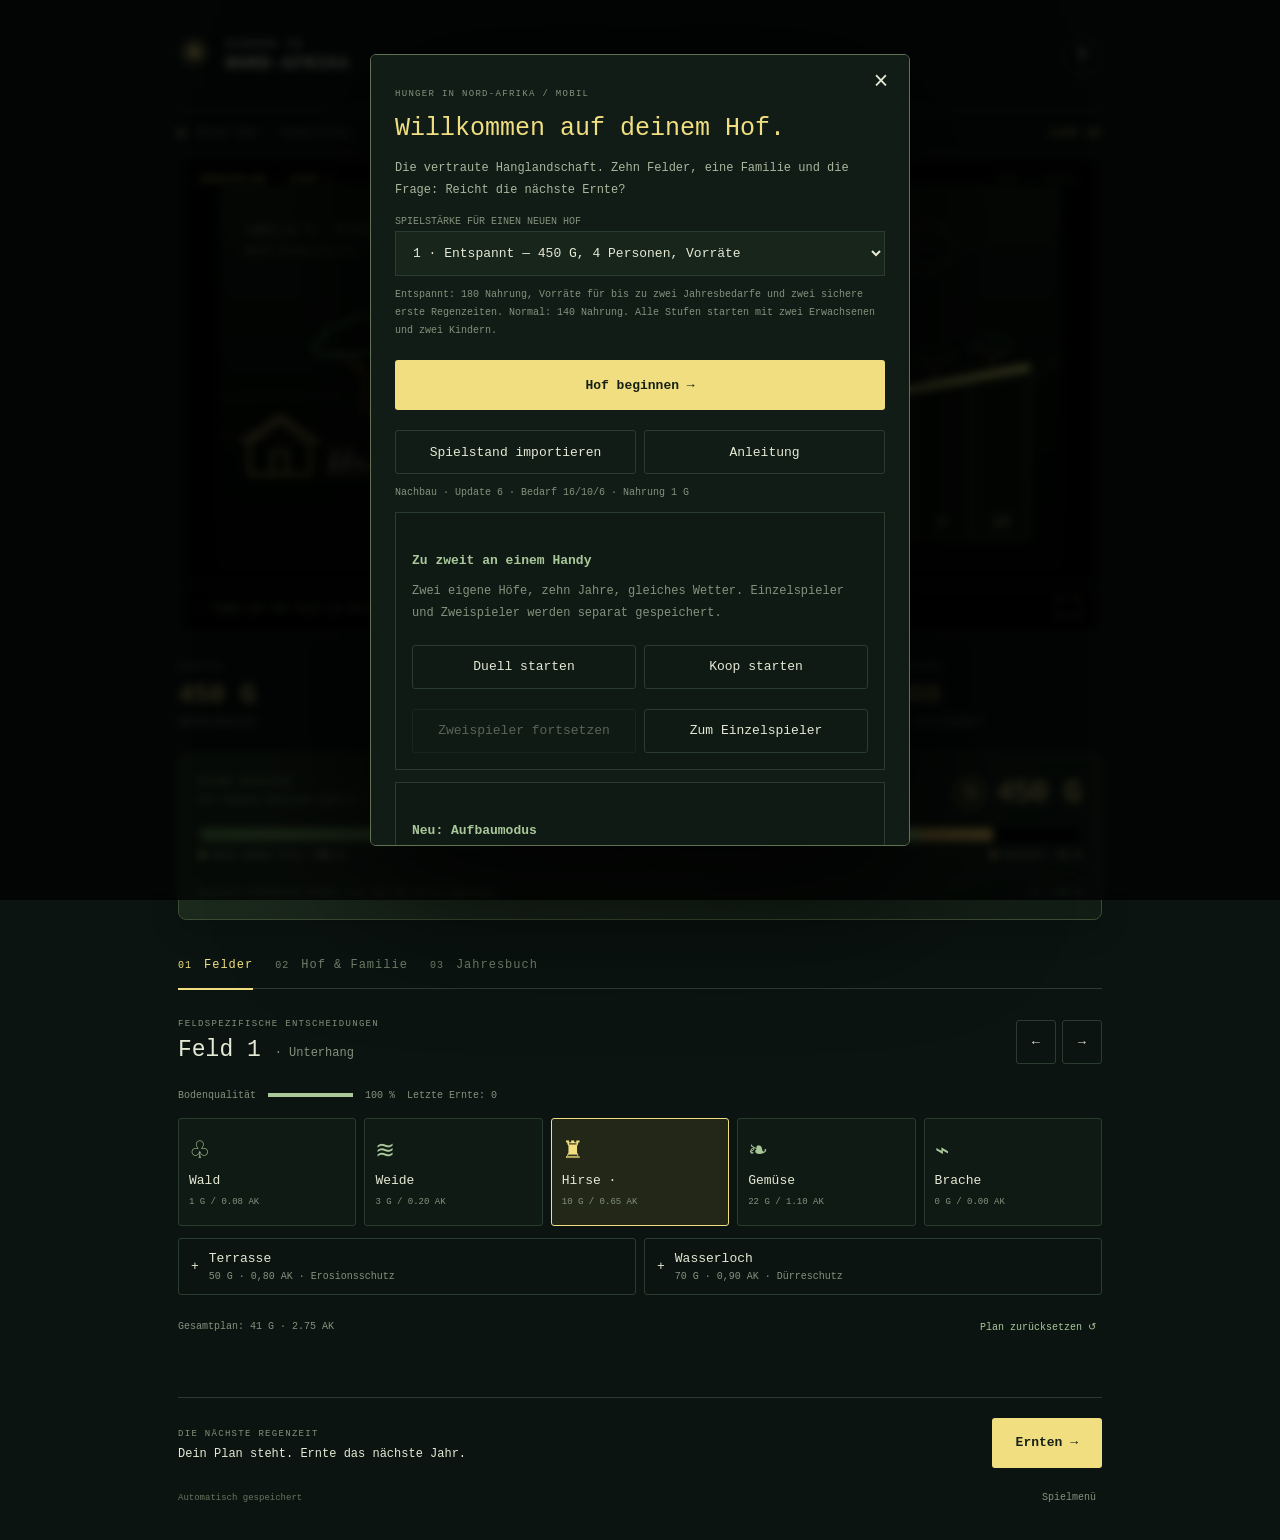
==== commit 0d49fe86: "Lower food needs, fix food price at 1 G and migrate old starter families" ====
--- a/index.html
+++ b/index.html
@@ -1,4 +1,4 @@
-<!doctype html><html lang="de"><head><meta charset="utf-8"><meta name="viewport" content="width=device-width,initial-scale=1,viewport-fit=cover"><meta name="theme-color" content="#0b1411"><meta name="apple-mobile-web-app-capable" content="yes"><meta name="apple-mobile-web-app-title" content="Nord-Afrika"><link rel="manifest" href="manifest.webmanifest"><link rel="icon" href="icon.svg"><link rel="apple-touch-icon" href="icon-180.png"><title>Hunger in Nord-Afrika · Mobil</title><link rel="stylesheet" href="style.css"><link rel="stylesheet" href="effects.css"></head><body>
+<!doctype html><html lang="de"><head><meta charset="utf-8"><meta name="viewport" content="width=device-width,initial-scale=1,viewport-fit=cover"><meta name="theme-color" content="#0b1411"><meta name="apple-mobile-web-app-capable" content="yes"><meta name="apple-mobile-web-app-title" content="Nord-Afrika"><link rel="manifest" href="manifest.webmanifest"><link rel="icon" href="icon.svg"><link rel="apple-touch-icon" href="icon-180.png"><title>Hunger in Nord-Afrika · Mobil</title><link rel="stylesheet" href="style.css?v=6"><link rel="stylesheet" href="effects.css?v=6"></head><body>
 <div class="app"><header><a href="#" id="brand" aria-label="Spielinfo"><span class="brandmark">✳</span><span>HUNGER IN<br><strong>NORD-AFRIKA</strong></span></a><button class="iconbtn" id="help" aria-label="Anleitung">?</button></header>
 <div class="topline"><span><i class="dot"></i> DEIN HOF · SAHELZONE</span><span id="year">JAHR 00</span></div>
 <main><section class="landscape" id="landscapewrap"><div class="scenehead"><span id="season">VOR DER REGENZEIT</span><span class="live">EGA / MOBIL</span></div><svg id="scene" viewBox="0 0 800 380" role="img" aria-label="Hof mit Familie, Tieren und zehn auswählbaren Feldern"></svg><div class="scenefoot"><span>↑ Tippe auf ein Feld zum Bewirtschaften</span><button id="full" aria-label="Vollbild">⛶</button></div></section>
@@ -9,6 +9,6 @@
 <section id="farm" class="tab" hidden><div class="sectiontitle"><div><small>ALLGEMEINE ENTSCHEIDUNGEN</small><h1>Hof & Familie</h1></div></div><div id="family"></div><div id="market"></div></section>
 <section id="history" class="tab" hidden><div class="sectiontitle"><div><small>WETTER, ERTRAG UND ENTWICKLUNG</small><h1>Dein Jahresbuch</h1></div></div><div id="historycontent"></div></section>
 </main><footer><div><small id="footerlabel">DIE NÄCHSTE REGENZEIT</small><strong id="footertext">Dein Plan steht.</strong></div><button id="harvest" class="primary">Ernten <span>→</span></button></footer><div class="bottom"><span id="savestatus">Automatisch gespeichert</span><button id="menu">Spielmenü</button></div></div>
-<dialog id="dialog"><div id="dialogbody"></div><button class="close" id="close" aria-label="Schließen">×</button></dialog><div id="toast" role="status"></div><script src="engine.js"></script><script src="app.js"></script><script src="multiplayer.js"></script><script src="duo-ui.js"></script><script src="expansion.js"></script><script src="expansion-ui.js"></script><script src="effects.js"></script></body></html>
+<dialog id="dialog"><div id="dialogbody"></div><button class="close" id="close" aria-label="Schließen">×</button></dialog><div id="toast" role="status"></div><script src="engine.js?v=6"></script><script src="app.js?v=6"></script><script src="multiplayer.js?v=6"></script><script src="duo-ui.js?v=6"></script><script src="expansion.js?v=6"></script><script src="expansion-ui.js?v=6"></script><script src="effects.js?v=6"></script></body></html>
 
 
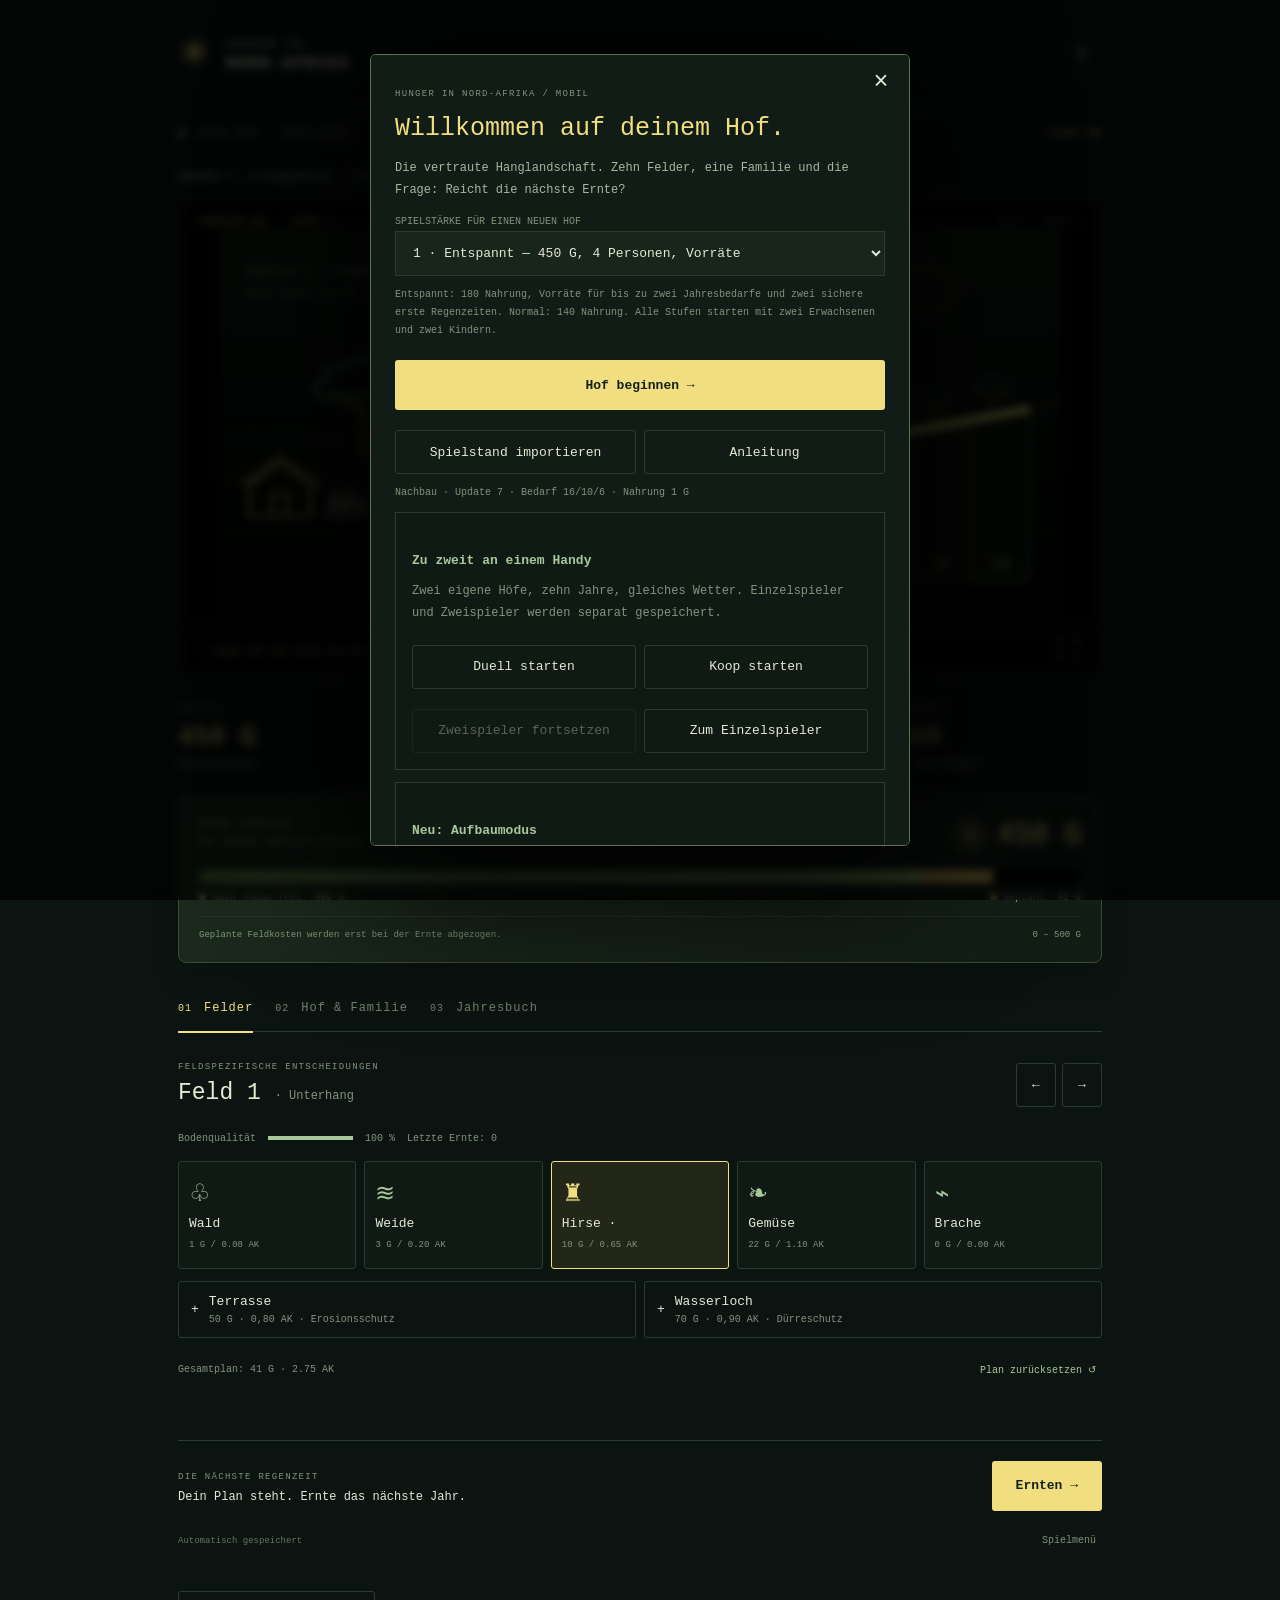
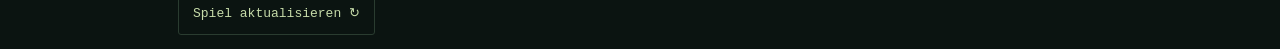
==== commit c695de40: "Add visible build and family counts, fresh entry URL and safe update button" ====
--- a/index.html
+++ b/index.html
@@ -1,4 +1,4 @@
-<!doctype html><html lang="de"><head><meta charset="utf-8"><meta name="viewport" content="width=device-width,initial-scale=1,viewport-fit=cover"><meta name="theme-color" content="#0b1411"><meta name="apple-mobile-web-app-capable" content="yes"><meta name="apple-mobile-web-app-title" content="Nord-Afrika"><link rel="manifest" href="manifest.webmanifest"><link rel="icon" href="icon.svg"><link rel="apple-touch-icon" href="icon-180.png"><title>Hunger in Nord-Afrika · Mobil</title><link rel="stylesheet" href="style.css?v=6"><link rel="stylesheet" href="effects.css?v=6"></head><body>
+<!doctype html><html lang="de"><head><meta charset="utf-8"><meta name="viewport" content="width=device-width,initial-scale=1,viewport-fit=cover"><meta name="theme-color" content="#0b1411"><meta name="apple-mobile-web-app-capable" content="yes"><meta name="apple-mobile-web-app-title" content="Nord-Afrika"><link rel="manifest" href="manifest.webmanifest"><link rel="icon" href="icon.svg"><link rel="apple-touch-icon" href="icon-180.png"><title>Hunger in Nord-Afrika · Mobil</title><link rel="stylesheet" href="style.css?v=7"><link rel="stylesheet" href="effects.css?v=7"></head><body>
 <div class="app"><header><a href="#" id="brand" aria-label="Spielinfo"><span class="brandmark">✳</span><span>HUNGER IN<br><strong>NORD-AFRIKA</strong></span></a><button class="iconbtn" id="help" aria-label="Anleitung">?</button></header>
 <div class="topline"><span><i class="dot"></i> DEIN HOF · SAHELZONE</span><span id="year">JAHR 00</span></div>
 <main><section class="landscape" id="landscapewrap"><div class="scenehead"><span id="season">VOR DER REGENZEIT</span><span class="live">EGA / MOBIL</span></div><svg id="scene" viewBox="0 0 800 380" role="img" aria-label="Hof mit Familie, Tieren und zehn auswählbaren Feldern"></svg><div class="scenefoot"><span>↑ Tippe auf ein Feld zum Bewirtschaften</span><button id="full" aria-label="Vollbild">⛶</button></div></section>
@@ -9,6 +9,6 @@
 <section id="farm" class="tab" hidden><div class="sectiontitle"><div><small>ALLGEMEINE ENTSCHEIDUNGEN</small><h1>Hof & Familie</h1></div></div><div id="family"></div><div id="market"></div></section>
 <section id="history" class="tab" hidden><div class="sectiontitle"><div><small>WETTER, ERTRAG UND ENTWICKLUNG</small><h1>Dein Jahresbuch</h1></div></div><div id="historycontent"></div></section>
 </main><footer><div><small id="footerlabel">DIE NÄCHSTE REGENZEIT</small><strong id="footertext">Dein Plan steht.</strong></div><button id="harvest" class="primary">Ernten <span>→</span></button></footer><div class="bottom"><span id="savestatus">Automatisch gespeichert</span><button id="menu">Spielmenü</button></div></div>
-<dialog id="dialog"><div id="dialogbody"></div><button class="close" id="close" aria-label="Schließen">×</button></dialog><div id="toast" role="status"></div><script src="engine.js?v=6"></script><script src="app.js?v=6"></script><script src="multiplayer.js?v=6"></script><script src="duo-ui.js?v=6"></script><script src="expansion.js?v=6"></script><script src="expansion-ui.js?v=6"></script><script src="effects.js?v=6"></script></body></html>
+<dialog id="dialog"><div id="dialogbody"></div><button class="close" id="close" aria-label="Schließen">×</button></dialog><div id="toast" role="status"></div><script src="engine.js?v=7"></script><script src="app.js?v=7"></script><script src="multiplayer.js?v=7"></script><script src="duo-ui.js?v=7"></script><script src="expansion.js?v=7"></script><script src="expansion-ui.js?v=7"></script><script src="effects.js?v=7"></script><script src="update.js?v=7"></script></body></html>
 
 
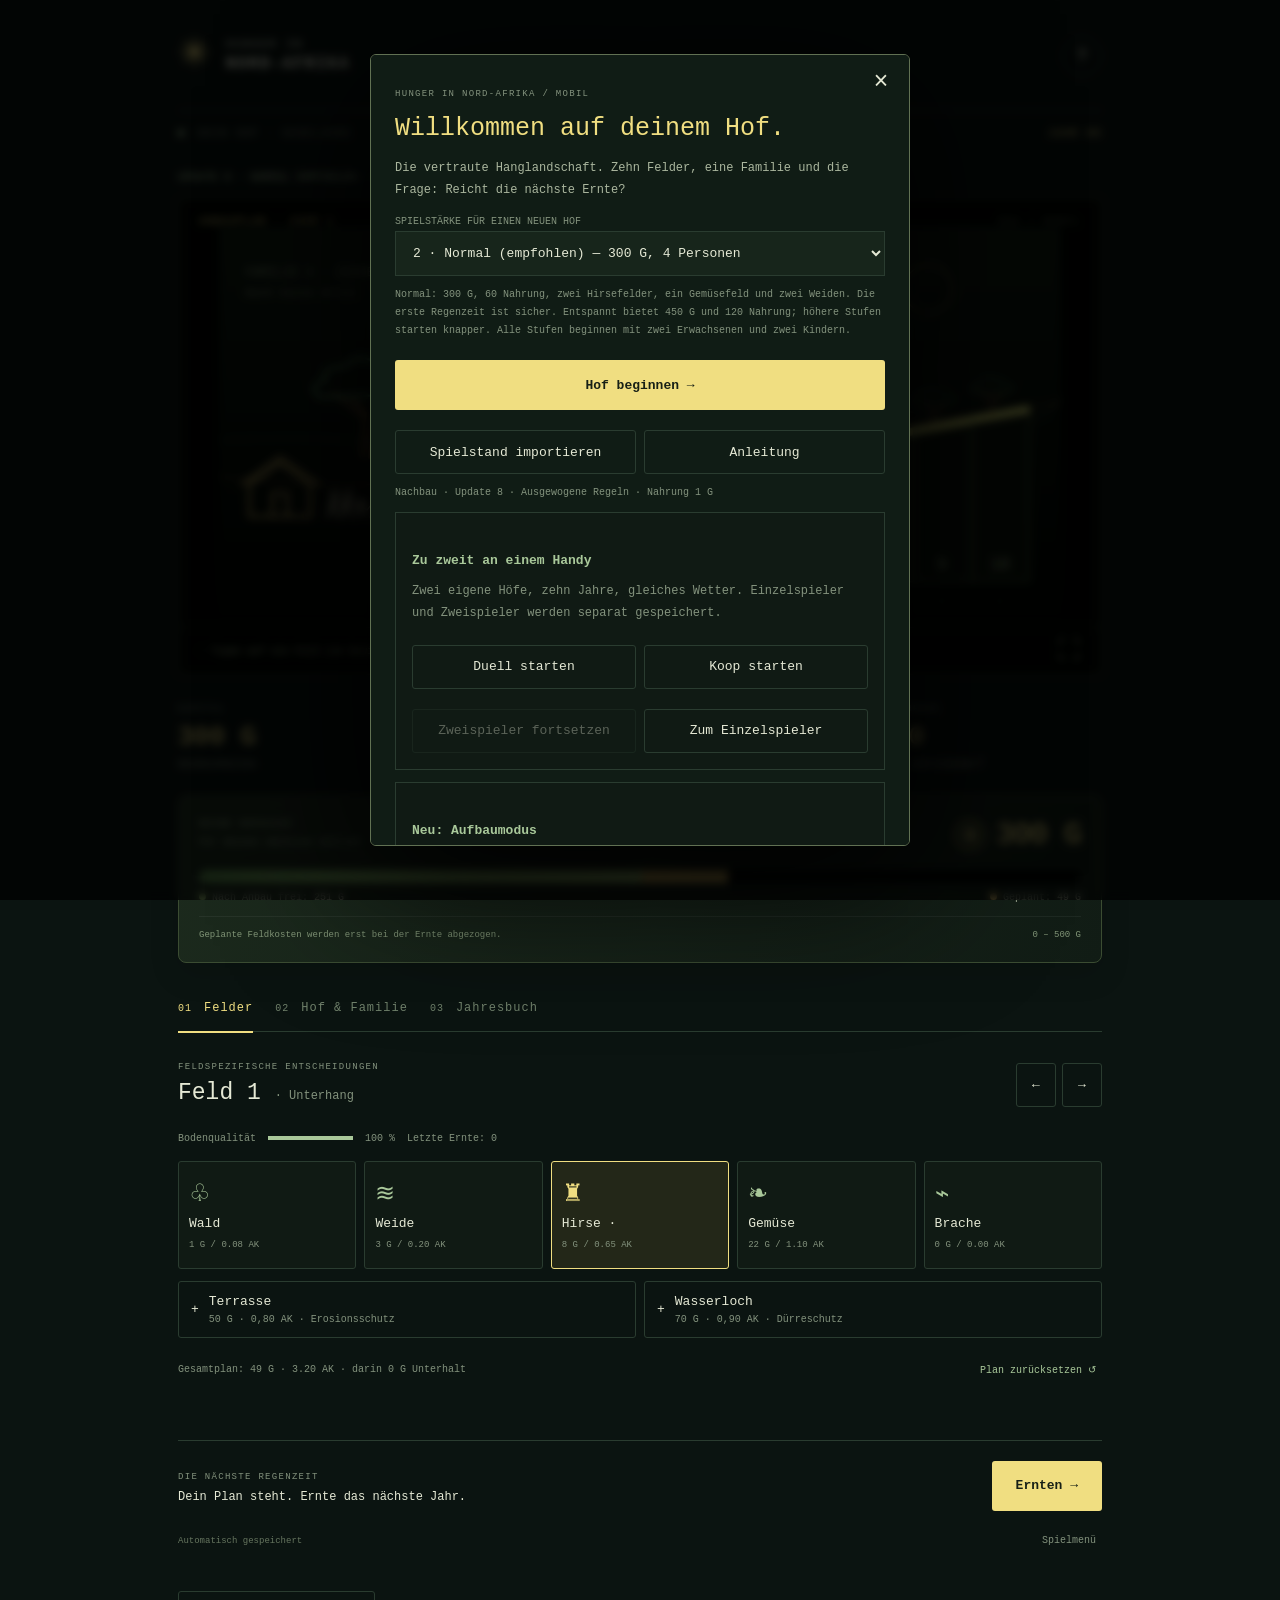
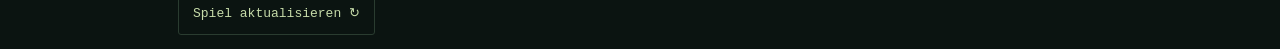
==== commit 14bb18af: "Calibrate normal farming economy against 2000 strategy trials" ====
--- a/index.html
+++ b/index.html
@@ -1,4 +1,4 @@
-<!doctype html><html lang="de"><head><meta charset="utf-8"><meta name="viewport" content="width=device-width,initial-scale=1,viewport-fit=cover"><meta name="theme-color" content="#0b1411"><meta name="apple-mobile-web-app-capable" content="yes"><meta name="apple-mobile-web-app-title" content="Nord-Afrika"><link rel="manifest" href="manifest.webmanifest"><link rel="icon" href="icon.svg"><link rel="apple-touch-icon" href="icon-180.png"><title>Hunger in Nord-Afrika · Mobil</title><link rel="stylesheet" href="style.css?v=7"><link rel="stylesheet" href="effects.css?v=7"></head><body>
+<!doctype html><html lang="de"><head><meta charset="utf-8"><meta name="viewport" content="width=device-width,initial-scale=1,viewport-fit=cover"><meta name="theme-color" content="#0b1411"><meta name="apple-mobile-web-app-capable" content="yes"><meta name="apple-mobile-web-app-title" content="Nord-Afrika"><link rel="manifest" href="manifest.webmanifest"><link rel="icon" href="icon.svg"><link rel="apple-touch-icon" href="icon-180.png"><title>Hunger in Nord-Afrika · Mobil</title><link rel="stylesheet" href="style.css?v=8"><link rel="stylesheet" href="effects.css?v=8"></head><body>
 <div class="app"><header><a href="#" id="brand" aria-label="Spielinfo"><span class="brandmark">✳</span><span>HUNGER IN<br><strong>NORD-AFRIKA</strong></span></a><button class="iconbtn" id="help" aria-label="Anleitung">?</button></header>
 <div class="topline"><span><i class="dot"></i> DEIN HOF · SAHELZONE</span><span id="year">JAHR 00</span></div>
 <main><section class="landscape" id="landscapewrap"><div class="scenehead"><span id="season">VOR DER REGENZEIT</span><span class="live">EGA / MOBIL</span></div><svg id="scene" viewBox="0 0 800 380" role="img" aria-label="Hof mit Familie, Tieren und zehn auswählbaren Feldern"></svg><div class="scenefoot"><span>↑ Tippe auf ein Feld zum Bewirtschaften</span><button id="full" aria-label="Vollbild">⛶</button></div></section>
@@ -9,6 +9,6 @@
 <section id="farm" class="tab" hidden><div class="sectiontitle"><div><small>ALLGEMEINE ENTSCHEIDUNGEN</small><h1>Hof & Familie</h1></div></div><div id="family"></div><div id="market"></div></section>
 <section id="history" class="tab" hidden><div class="sectiontitle"><div><small>WETTER, ERTRAG UND ENTWICKLUNG</small><h1>Dein Jahresbuch</h1></div></div><div id="historycontent"></div></section>
 </main><footer><div><small id="footerlabel">DIE NÄCHSTE REGENZEIT</small><strong id="footertext">Dein Plan steht.</strong></div><button id="harvest" class="primary">Ernten <span>→</span></button></footer><div class="bottom"><span id="savestatus">Automatisch gespeichert</span><button id="menu">Spielmenü</button></div></div>
-<dialog id="dialog"><div id="dialogbody"></div><button class="close" id="close" aria-label="Schließen">×</button></dialog><div id="toast" role="status"></div><script src="engine.js?v=7"></script><script src="app.js?v=7"></script><script src="multiplayer.js?v=7"></script><script src="duo-ui.js?v=7"></script><script src="expansion.js?v=7"></script><script src="expansion-ui.js?v=7"></script><script src="effects.js?v=7"></script><script src="update.js?v=7"></script></body></html>
+<dialog id="dialog"><div id="dialogbody"></div><button class="close" id="close" aria-label="Schließen">×</button></dialog><div id="toast" role="status"></div><script src="engine.js?v=8"></script><script src="app.js?v=8"></script><script src="multiplayer.js?v=8"></script><script src="duo-ui.js?v=8"></script><script src="expansion.js?v=8"></script><script src="expansion-ui.js?v=8"></script><script src="effects.js?v=8"></script><script src="update.js?v=8"></script></body></html>
 
 
